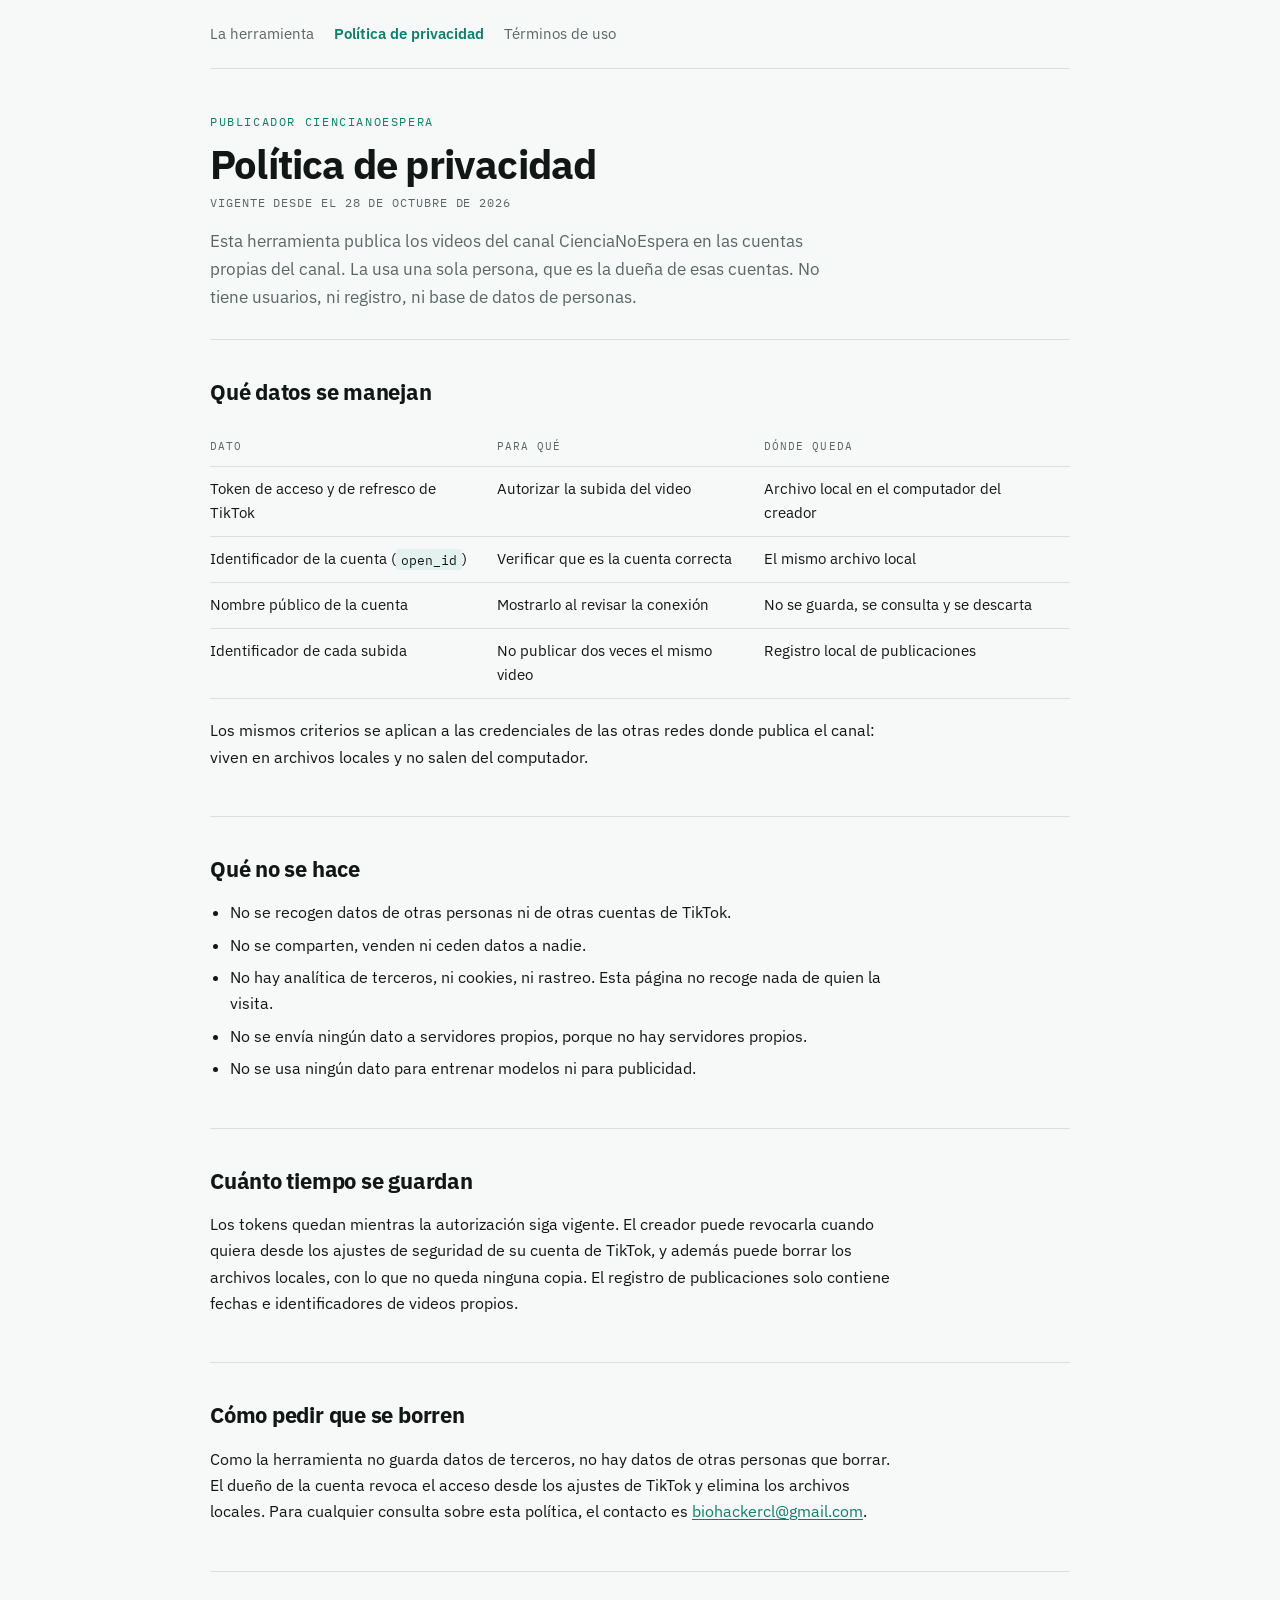
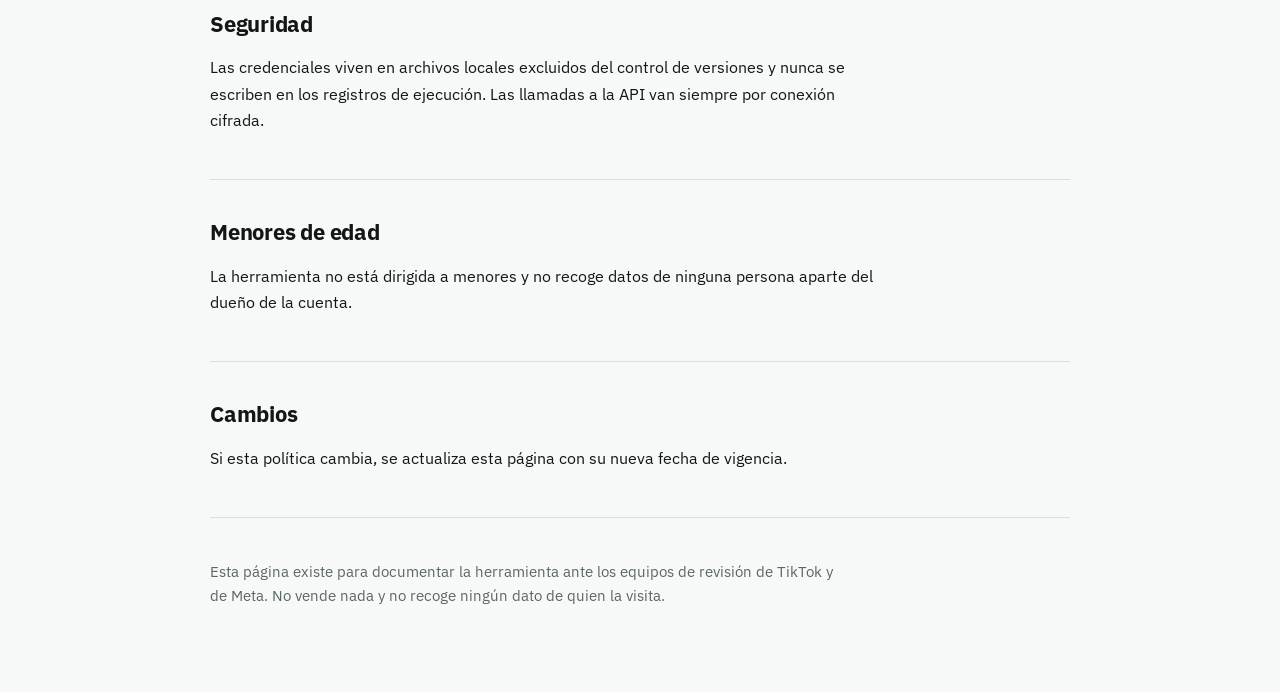
==== privacidad.html @ 25918f54 "Páginas de la app: ficha, política de privacidad y términos Documentan el publicador del canal ante " ====
<!doctype html>
<html lang="es">
<head>
<meta charset="utf-8">
<meta name="viewport" content="width=device-width, initial-scale=1, viewport-fit=cover">
<meta name="robots" content="noindex, nofollow">
<title>Política de privacidad · Publicador CienciaNoEspera</title>
<link rel="stylesheet" href="https://fonts.googleapis.com/css2?family=IBM+Plex+Sans:wght@400;600&family=IBM+Plex+Mono:wght@400;600&display=swap">
<link rel="stylesheet" href="estilo.css">
</head>
<body>
<div class="envoltura">

<nav>
  <a href="index.html">La herramienta</a>
  <a href="privacidad.html" aria-current="page">Política de privacidad</a>
  <a href="terminos.html">Términos de uso</a>
</nav>

<header>
  <div class="etiqueta">Publicador CienciaNoEspera</div>
  <h1>Política de privacidad</h1>
  <p class="fecha">Vigente desde el 28 de octubre de 2026</p>
  <p class="bajada">
    Esta herramienta publica los videos del canal CienciaNoEspera en las cuentas propias
    del canal. La usa una sola persona, que es la dueña de esas cuentas. No tiene usuarios,
    ni registro, ni base de datos de personas.
  </p>
</header>

<main>

<section>
  <h2>Qué datos se manejan</h2>
  <div class="tabla-envoltura">
    <table>
      <thead>
        <tr><th>Dato</th><th>Para qué</th><th>Dónde queda</th></tr>
      </thead>
      <tbody>
        <tr>
          <td>Token de acceso y de refresco de TikTok</td>
          <td>Autorizar la subida del video</td>
          <td>Archivo local en el computador del creador</td>
        </tr>
        <tr>
          <td>Identificador de la cuenta (<code>open_id</code>)</td>
          <td>Verificar que es la cuenta correcta</td>
          <td>El mismo archivo local</td>
        </tr>
        <tr>
          <td>Nombre público de la cuenta</td>
          <td>Mostrarlo al revisar la conexión</td>
          <td>No se guarda, se consulta y se descarta</td>
        </tr>
        <tr>
          <td>Identificador de cada subida</td>
          <td>No publicar dos veces el mismo video</td>
          <td>Registro local de publicaciones</td>
        </tr>
      </tbody>
    </table>
  </div>
  <p>
    Los mismos criterios se aplican a las credenciales de las otras redes donde publica el
    canal: viven en archivos locales y no salen del computador.
  </p>
</section>

<section>
  <h2>Qué no se hace</h2>
  <ul>
    <li>No se recogen datos de otras personas ni de otras cuentas de TikTok.</li>
    <li>No se comparten, venden ni ceden datos a nadie.</li>
    <li>No hay analítica de terceros, ni cookies, ni rastreo. Esta página no recoge nada de quien la visita.</li>
    <li>No se envía ningún dato a servidores propios, porque no hay servidores propios.</li>
    <li>No se usa ningún dato para entrenar modelos ni para publicidad.</li>
  </ul>
</section>

<section>
  <h2>Cuánto tiempo se guardan</h2>
  <p>
    Los tokens quedan mientras la autorización siga vigente. El creador puede revocarla
    cuando quiera desde los ajustes de seguridad de su cuenta de TikTok, y además puede
    borrar los archivos locales, con lo que no queda ninguna copia. El registro de
    publicaciones solo contiene fechas e identificadores de videos propios.
  </p>
</section>

<section>
  <h2>Cómo pedir que se borren</h2>
  <p>
    Como la herramienta no guarda datos de terceros, no hay datos de otras personas que
    borrar. El dueño de la cuenta revoca el acceso desde los ajustes de TikTok y elimina
    los archivos locales. Para cualquier consulta sobre esta política, el contacto es
    <a href="mailto:biohackercl@gmail.com">biohackercl@gmail.com</a>.
  </p>
</section>

<section>
  <h2>Seguridad</h2>
  <p>
    Las credenciales viven en archivos locales excluidos del control de versiones y nunca
    se escriben en los registros de ejecución. Las llamadas a la API van siempre por
    conexión cifrada.
  </p>
</section>

<section>
  <h2>Menores de edad</h2>
  <p>
    La herramienta no está dirigida a menores y no recoge datos de ninguna persona aparte
    del dueño de la cuenta.
  </p>
</section>

<section>
  <h2>Cambios</h2>
  <p>
    Si esta política cambia, se actualiza esta página con su nueva fecha de vigencia.
  </p>
</section>

</main>

<footer>
  <p>
    Esta página existe para documentar la herramienta ante los equipos de revisión de
    TikTok y de Meta. No vende nada y no recoge ningún dato de quien la visita.
  </p>
</footer>

</div>
</body>
</html>
---- estilo.css ----
:root {
  --bg: #f7f8f8;
  --superficie: #ffffff;
  --borde: #d9e0df;
  --fg: #121716;
  --fg-tenue: #5a6765;
  --acento: #0f7d6c;
  --acento-suave: #e4f2ef;
}
@media (prefers-color-scheme: dark) {
  :root {
    --bg: #0b0f0e;
    --superficie: #141a19;
    --borde: #27322f;
    --fg: #e8efed;
    --fg-tenue: #93a3a0;
    --acento: #48e6c8;
    --acento-suave: #13302b;
    color-scheme: dark;
  }
}
* { box-sizing: border-box; }
body {
  margin: 0;
  background: var(--bg);
  color: var(--fg);
  font-family: 'IBM Plex Sans', system-ui, -apple-system, 'Segoe UI', sans-serif;
  font-size: 16px;
  line-height: 1.65;
  padding: 0 max(16px, env(safe-area-inset-left, 0px)) 72px;
}
.envoltura { max-width: 860px; margin: 0 auto; }
nav {
  display: flex;
  flex-wrap: wrap;
  gap: 20px;
  padding-block: 22px;
  border-bottom: 1px solid var(--borde);
  font-size: 14.5px;
}
nav a { color: var(--fg-tenue); text-decoration: none; }
nav a:hover, nav a[aria-current] { color: var(--acento); }
nav a[aria-current] { font-weight: 600; }
header { padding-block: 44px 28px; border-bottom: 1px solid var(--borde); }
.etiqueta {
  font-family: 'IBM Plex Mono', Consolas, monospace;
  font-size: 11.5px;
  letter-spacing: .14em;
  text-transform: uppercase;
  color: var(--acento);
}
h1 {
  font-size: clamp(27px, 5vw, 40px);
  line-height: 1.1;
  letter-spacing: -.02em;
  margin: 10px 0 0;
  text-wrap: balance;
}
.bajada { max-width: 62ch; font-size: 17px; color: var(--fg-tenue); margin: 14px 0 0; }
.fecha {
  font-family: 'IBM Plex Mono', Consolas, monospace;
  font-size: 11.5px;
  letter-spacing: .08em;
  text-transform: uppercase;
  color: var(--fg-tenue);
  margin-top: 8px;
}
section { padding-block: 34px; border-bottom: 1px solid var(--borde); }
section:last-of-type { border-bottom: 0; }
h2 { font-size: 22px; letter-spacing: -.01em; margin: 0 0 4px; text-wrap: balance; }
h3 { font-size: 16px; font-weight: 600; margin: 26px 0 2px; }
p, li { max-width: 68ch; }
p { margin: 12px 0; }
ul, ol { padding-left: 20px; margin: 12px 0; }
li { margin: 6px 0; }
code {
  font-family: 'IBM Plex Mono', Consolas, monospace;
  font-size: .88em;
  background: var(--acento-suave);
  padding: 1.5px 5px;
  border-radius: 3px;
  overflow-wrap: anywhere;
}
a { color: var(--acento); text-underline-offset: 2px; }
.permisos, .ficha {
  display: grid;
  gap: 1px;
  background: var(--borde);
  border: 1px solid var(--borde);
  border-radius: 3px;
  margin: 18px 0;
  overflow: hidden;
}
.ficha { grid-template-columns: repeat(auto-fit, minmax(180px, 1fr)); }
.permiso, .ficha > div { background: var(--superficie); padding: 15px 17px; min-width: 0; }
.permiso .nombre {
  font-family: 'IBM Plex Mono', Consolas, monospace;
  font-size: 13.5px;
  font-weight: 600;
  color: var(--acento);
  overflow-wrap: anywhere;
}
.permiso p { margin: 5px 0 0; font-size: 15px; color: var(--fg-tenue); max-width: 64ch; }
.ficha dt {
  font-family: 'IBM Plex Mono', Consolas, monospace;
  font-size: 10.5px;
  letter-spacing: .12em;
  text-transform: uppercase;
  color: var(--fg-tenue);
  margin: 0;
}
.ficha dd { margin: 5px 0 0; font-size: 15px; font-weight: 600; overflow-wrap: anywhere; }
.tabla-envoltura { overflow-x: auto; margin: 18px 0; }
table { border-collapse: collapse; font-size: 15px; min-width: 460px; }
th, td { text-align: left; padding: 10px 16px 10px 0; border-bottom: 1px solid var(--borde); vertical-align: top; }
th {
  font-family: 'IBM Plex Mono', Consolas, monospace;
  font-size: 10.5px;
  letter-spacing: .1em;
  text-transform: uppercase;
  color: var(--fg-tenue);
  font-weight: 400;
}
ol.flujo { counter-reset: paso; list-style: none; padding: 0; }
ol.flujo li {
  counter-increment: paso;
  display: grid;
  grid-template-columns: 30px 1fr;
  gap: 14px;
  align-items: start;
  max-width: 72ch;
}
ol.flujo li::before {
  content: counter(paso);
  font-family: 'IBM Plex Mono', Consolas, monospace;
  font-size: 12px;
  font-weight: 600;
  color: var(--acento);
  background: var(--acento-suave);
  border-radius: 3px;
  text-align: center;
  padding: 4px 0;
  line-height: 1.5;
}
.que { font-weight: 600; }
.como { color: var(--fg-tenue); font-size: 15px; }
footer {
  padding-block: 30px 0;
  border-top: 1px solid var(--borde);
  color: var(--fg-tenue);
  font-size: 14.5px;
}
footer p { max-width: 70ch; }
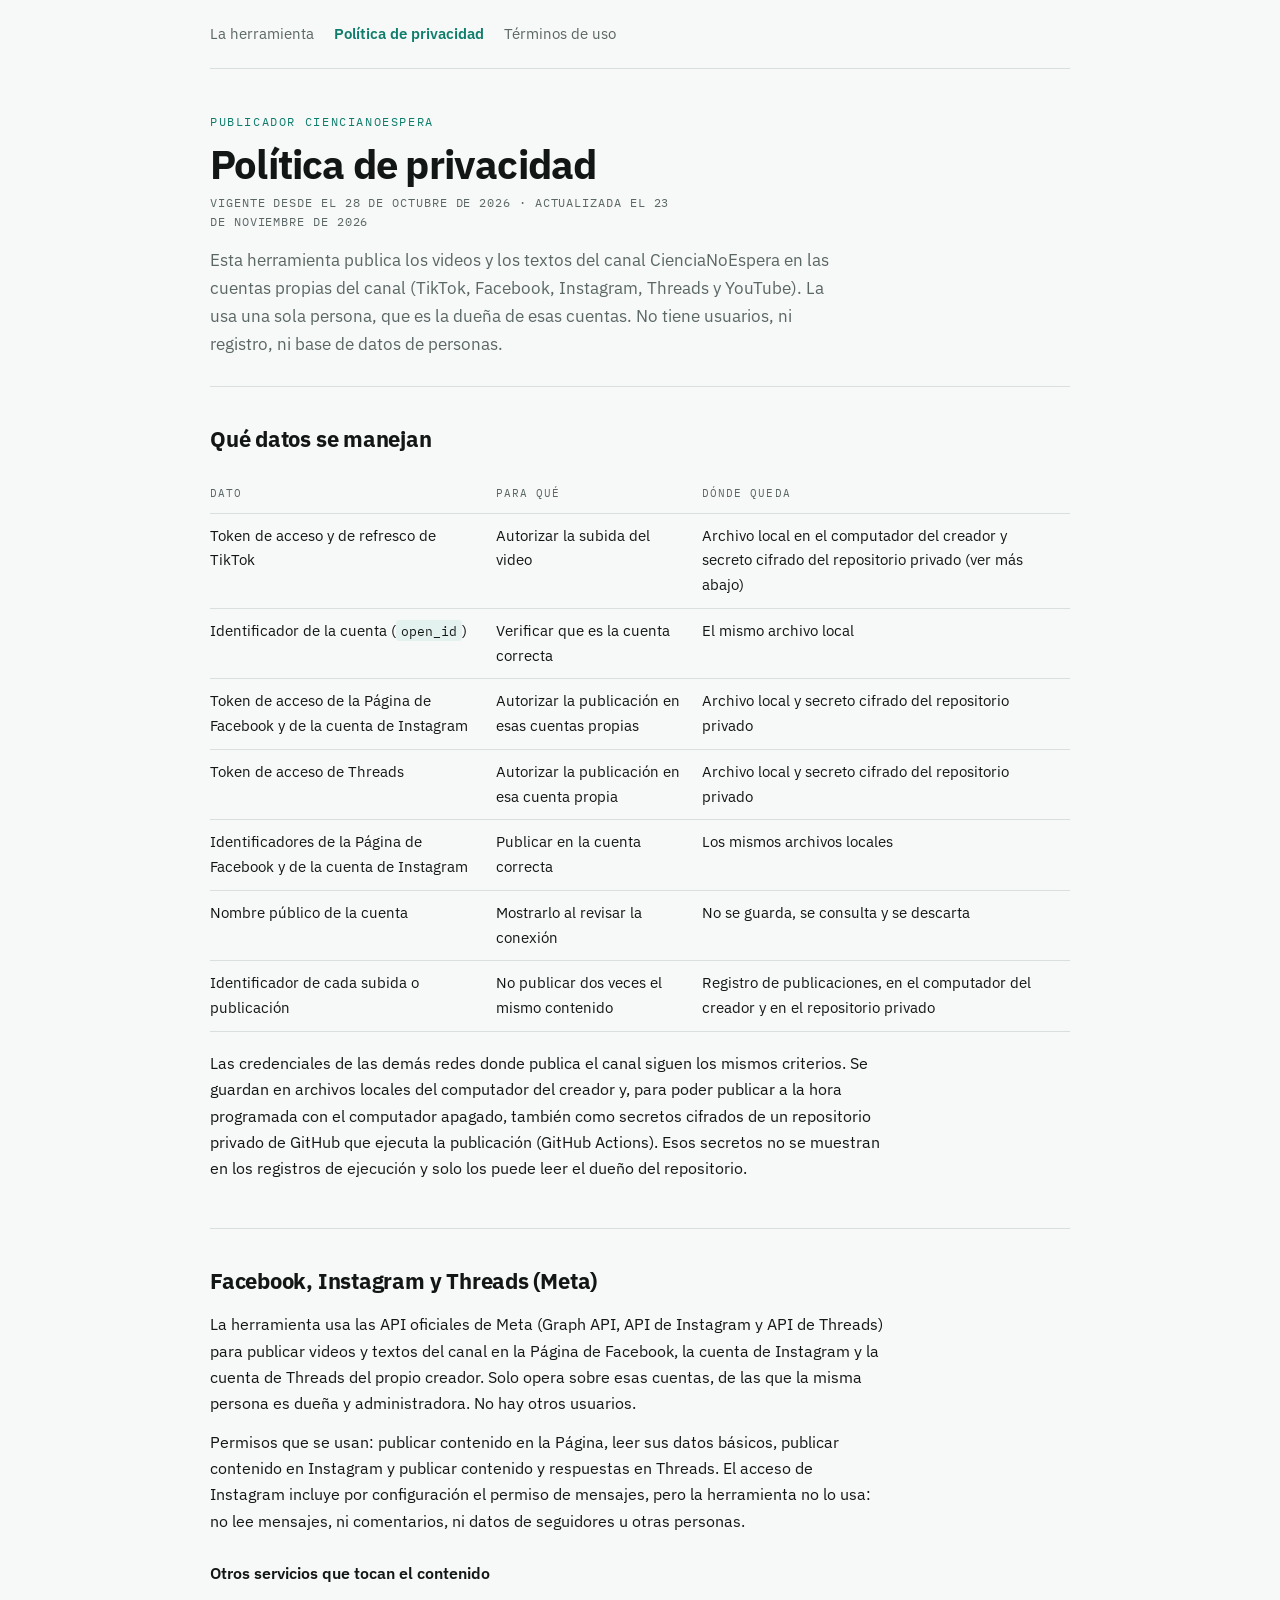
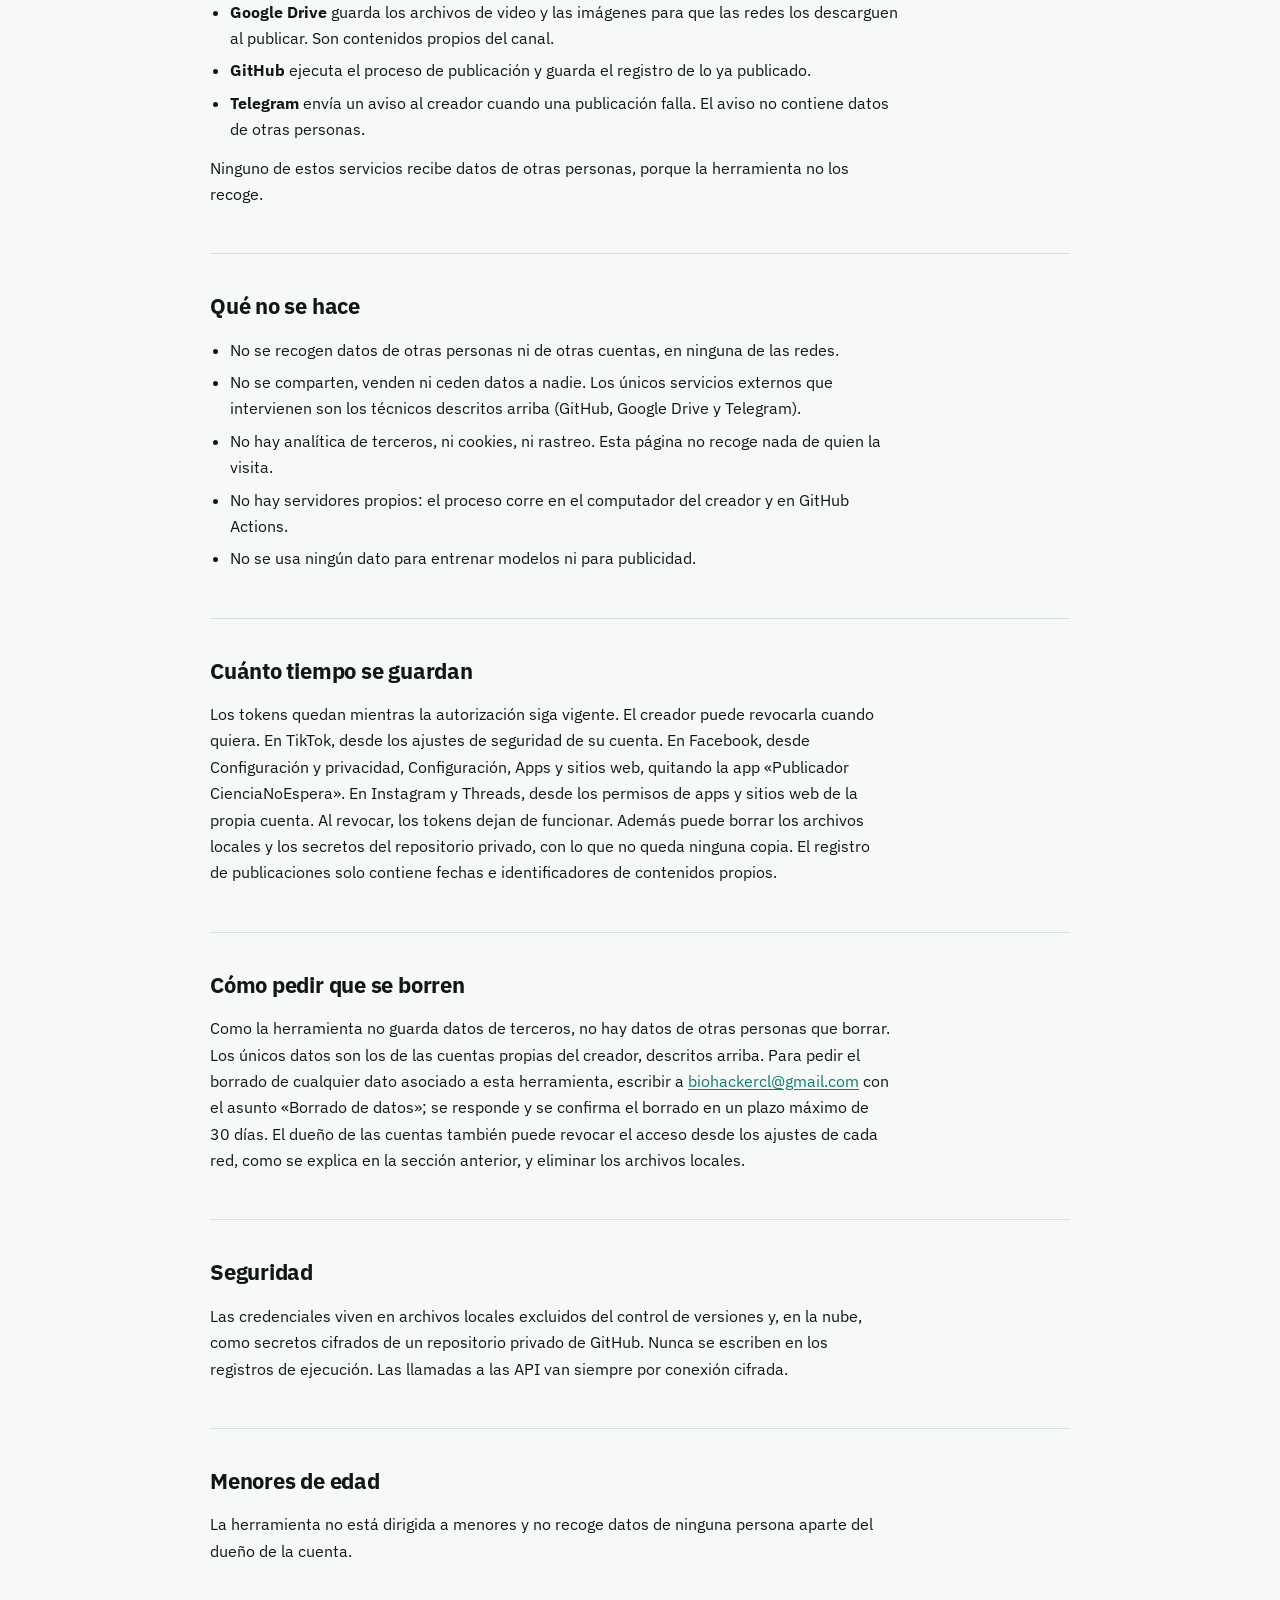
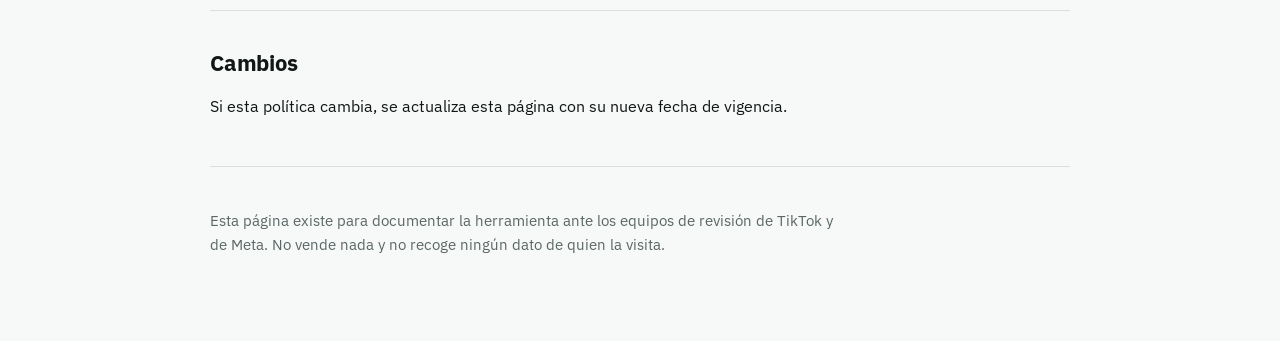
==== commit 1f90d153: "Política de privacidad: agrega Meta y corrige dónde se guardan las credenciales Incluye Facebook, In" ====
--- a/privacidad.html
+++ b/privacidad.html
@@ -20,11 +20,11 @@
 <header>
   <div class="etiqueta">Publicador CienciaNoEspera</div>
   <h1>Política de privacidad</h1>
-  <p class="fecha">Vigente desde el 28 de octubre de 2026</p>
+  <p class="fecha">Vigente desde el 28 de octubre de 2026 · actualizada el 23 de noviembre de 2026</p>
   <p class="bajada">
-    Esta herramienta publica los videos del canal CienciaNoEspera en las cuentas propias
-    del canal. La usa una sola persona, que es la dueña de esas cuentas. No tiene usuarios,
-    ni registro, ni base de datos de personas.
+    Esta herramienta publica los videos y los textos del canal CienciaNoEspera en las cuentas
+    propias del canal (TikTok, Facebook, Instagram, Threads y YouTube). La usa una sola persona,
+    que es la dueña de esas cuentas. No tiene usuarios, ni registro, ni base de datos de personas.
   </p>
 </header>
 
@@ -41,7 +41,7 @@
         <tr>
           <td>Token de acceso y de refresco de TikTok</td>
           <td>Autorizar la subida del video</td>
-          <td>Archivo local en el computador del creador</td>
+          <td>Archivo local en el computador del creador y secreto cifrado del repositorio privado (ver más abajo)</td>
         </tr>
         <tr>
           <td>Identificador de la cuenta (<code>open_id</code>)</td>
@@ -49,31 +49,74 @@
           <td>El mismo archivo local</td>
         </tr>
         <tr>
+          <td>Token de acceso de la Página de Facebook y de la cuenta de Instagram</td>
+          <td>Autorizar la publicación en esas cuentas propias</td>
+          <td>Archivo local y secreto cifrado del repositorio privado</td>
+        </tr>
+        <tr>
+          <td>Token de acceso de Threads</td>
+          <td>Autorizar la publicación en esa cuenta propia</td>
+          <td>Archivo local y secreto cifrado del repositorio privado</td>
+        </tr>
+        <tr>
+          <td>Identificadores de la Página de Facebook y de la cuenta de Instagram</td>
+          <td>Publicar en la cuenta correcta</td>
+          <td>Los mismos archivos locales</td>
+        </tr>
+        <tr>
           <td>Nombre público de la cuenta</td>
           <td>Mostrarlo al revisar la conexión</td>
           <td>No se guarda, se consulta y se descarta</td>
         </tr>
         <tr>
-          <td>Identificador de cada subida</td>
-          <td>No publicar dos veces el mismo video</td>
-          <td>Registro local de publicaciones</td>
+          <td>Identificador de cada subida o publicación</td>
+          <td>No publicar dos veces el mismo contenido</td>
+          <td>Registro de publicaciones, en el computador del creador y en el repositorio privado</td>
         </tr>
       </tbody>
     </table>
   </div>
   <p>
-    Los mismos criterios se aplican a las credenciales de las otras redes donde publica el
-    canal: viven en archivos locales y no salen del computador.
+    Las credenciales de las demás redes donde publica el canal siguen los mismos criterios.
+    Se guardan en archivos locales del computador del creador y, para poder publicar a la hora
+    programada con el computador apagado, también como secretos cifrados de un repositorio
+    privado de GitHub que ejecuta la publicación (GitHub Actions). Esos secretos no se muestran
+    en los registros de ejecución y solo los puede leer el dueño del repositorio.
+  </p>
+</section>
+
+<section>
+  <h2>Facebook, Instagram y Threads (Meta)</h2>
+  <p>
+    La herramienta usa las API oficiales de Meta (Graph API, API de Instagram y API de Threads)
+    para publicar videos y textos del canal en la Página de Facebook, la cuenta de Instagram y
+    la cuenta de Threads del propio creador. Solo opera sobre esas cuentas, de las que la misma
+    persona es dueña y administradora. No hay otros usuarios.
+  </p>
+  <p>
+    Permisos que se usan: publicar contenido en la Página, leer sus datos básicos, publicar
+    contenido en Instagram y publicar contenido y respuestas en Threads. El acceso de
+    Instagram incluye por configuración el permiso de mensajes, pero la herramienta no lo
+    usa: no lee mensajes, ni comentarios, ni datos de seguidores u otras personas.
+  </p>
+  <h3>Otros servicios que tocan el contenido</h3>
+  <ul>
+    <li><strong>Google Drive</strong> guarda los archivos de video y las imágenes para que las redes los descarguen al publicar. Son contenidos propios del canal.</li>
+    <li><strong>GitHub</strong> ejecuta el proceso de publicación y guarda el registro de lo ya publicado.</li>
+    <li><strong>Telegram</strong> envía un aviso al creador cuando una publicación falla. El aviso no contiene datos de otras personas.</li>
+  </ul>
+  <p>
+    Ninguno de estos servicios recibe datos de otras personas, porque la herramienta no los recoge.
   </p>
 </section>
 
 <section>
   <h2>Qué no se hace</h2>
   <ul>
-    <li>No se recogen datos de otras personas ni de otras cuentas de TikTok.</li>
-    <li>No se comparten, venden ni ceden datos a nadie.</li>
+    <li>No se recogen datos de otras personas ni de otras cuentas, en ninguna de las redes.</li>
+    <li>No se comparten, venden ni ceden datos a nadie. Los únicos servicios externos que intervienen son los técnicos descritos arriba (GitHub, Google Drive y Telegram).</li>
     <li>No hay analítica de terceros, ni cookies, ni rastreo. Esta página no recoge nada de quien la visita.</li>
-    <li>No se envía ningún dato a servidores propios, porque no hay servidores propios.</li>
+    <li>No hay servidores propios: el proceso corre en el computador del creador y en GitHub Actions.</li>
     <li>No se usa ningún dato para entrenar modelos ni para publicidad.</li>
   </ul>
 </section>
@@ -82,9 +125,12 @@
   <h2>Cuánto tiempo se guardan</h2>
   <p>
     Los tokens quedan mientras la autorización siga vigente. El creador puede revocarla
-    cuando quiera desde los ajustes de seguridad de su cuenta de TikTok, y además puede
-    borrar los archivos locales, con lo que no queda ninguna copia. El registro de
-    publicaciones solo contiene fechas e identificadores de videos propios.
+    cuando quiera. En TikTok, desde los ajustes de seguridad de su cuenta. En Facebook, desde
+    Configuración y privacidad, Configuración, Apps y sitios web, quitando la app
+    «Publicador CienciaNoEspera». En Instagram y Threads, desde los permisos de apps y sitios
+    web de la propia cuenta. Al revocar, los tokens dejan de funcionar. Además puede borrar los
+    archivos locales y los secretos del repositorio privado, con lo que no queda ninguna copia.
+    El registro de publicaciones solo contiene fechas e identificadores de contenidos propios.
   </p>
 </section>
 
@@ -92,18 +138,21 @@
   <h2>Cómo pedir que se borren</h2>
   <p>
     Como la herramienta no guarda datos de terceros, no hay datos de otras personas que
-    borrar. El dueño de la cuenta revoca el acceso desde los ajustes de TikTok y elimina
-    los archivos locales. Para cualquier consulta sobre esta política, el contacto es
-    <a href="mailto:biohackercl@gmail.com">biohackercl@gmail.com</a>.
+    borrar. Los únicos datos son los de las cuentas propias del creador, descritos arriba.
+    Para pedir el borrado de cualquier dato asociado a esta herramienta, escribir a
+    <a href="mailto:biohackercl@gmail.com">biohackercl@gmail.com</a> con el asunto
+    «Borrado de datos»; se responde y se confirma el borrado en un plazo máximo de 30 días.
+    El dueño de las cuentas también puede revocar el acceso desde los ajustes de cada red,
+    como se explica en la sección anterior, y eliminar los archivos locales.
   </p>
 </section>
 
 <section>
   <h2>Seguridad</h2>
   <p>
-    Las credenciales viven en archivos locales excluidos del control de versiones y nunca
-    se escriben en los registros de ejecución. Las llamadas a la API van siempre por
-    conexión cifrada.
+    Las credenciales viven en archivos locales excluidos del control de versiones y, en la
+    nube, como secretos cifrados de un repositorio privado de GitHub. Nunca se escriben en
+    los registros de ejecución. Las llamadas a las API van siempre por conexión cifrada.
   </p>
 </section>
 
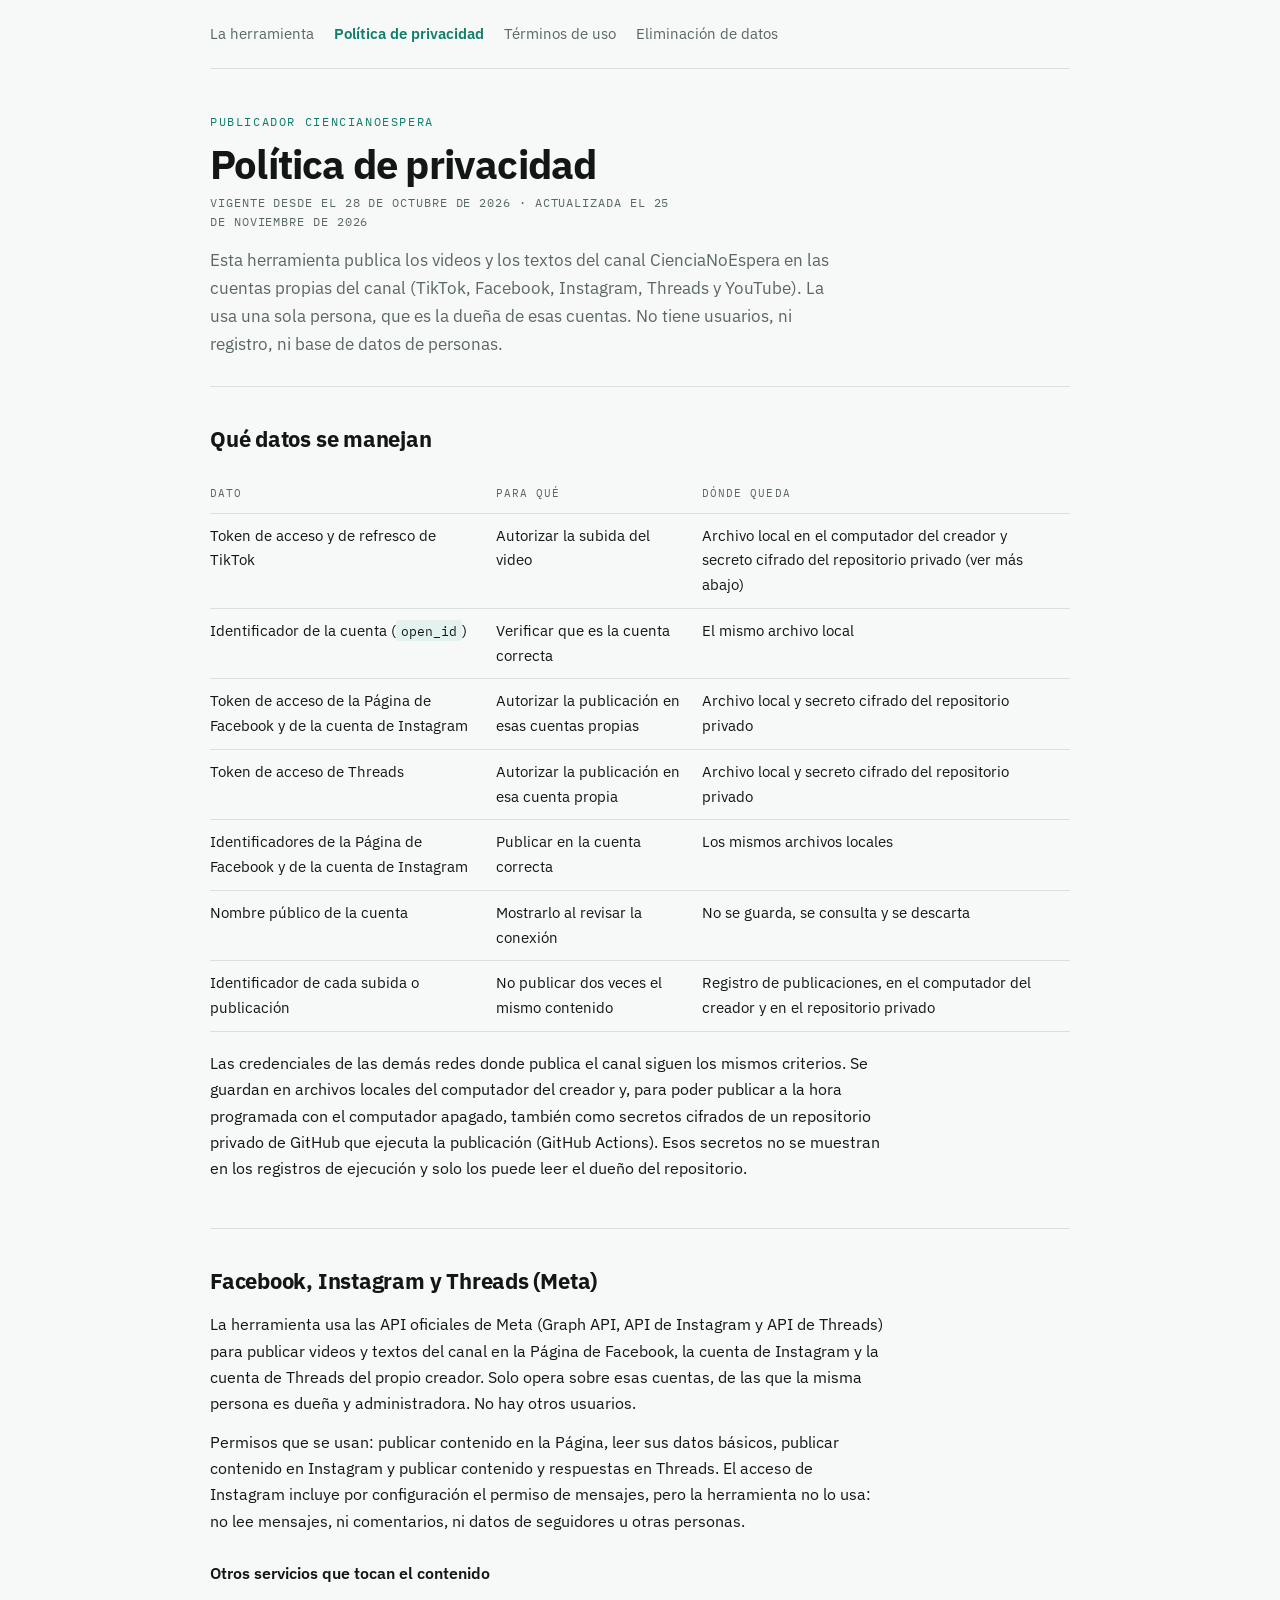
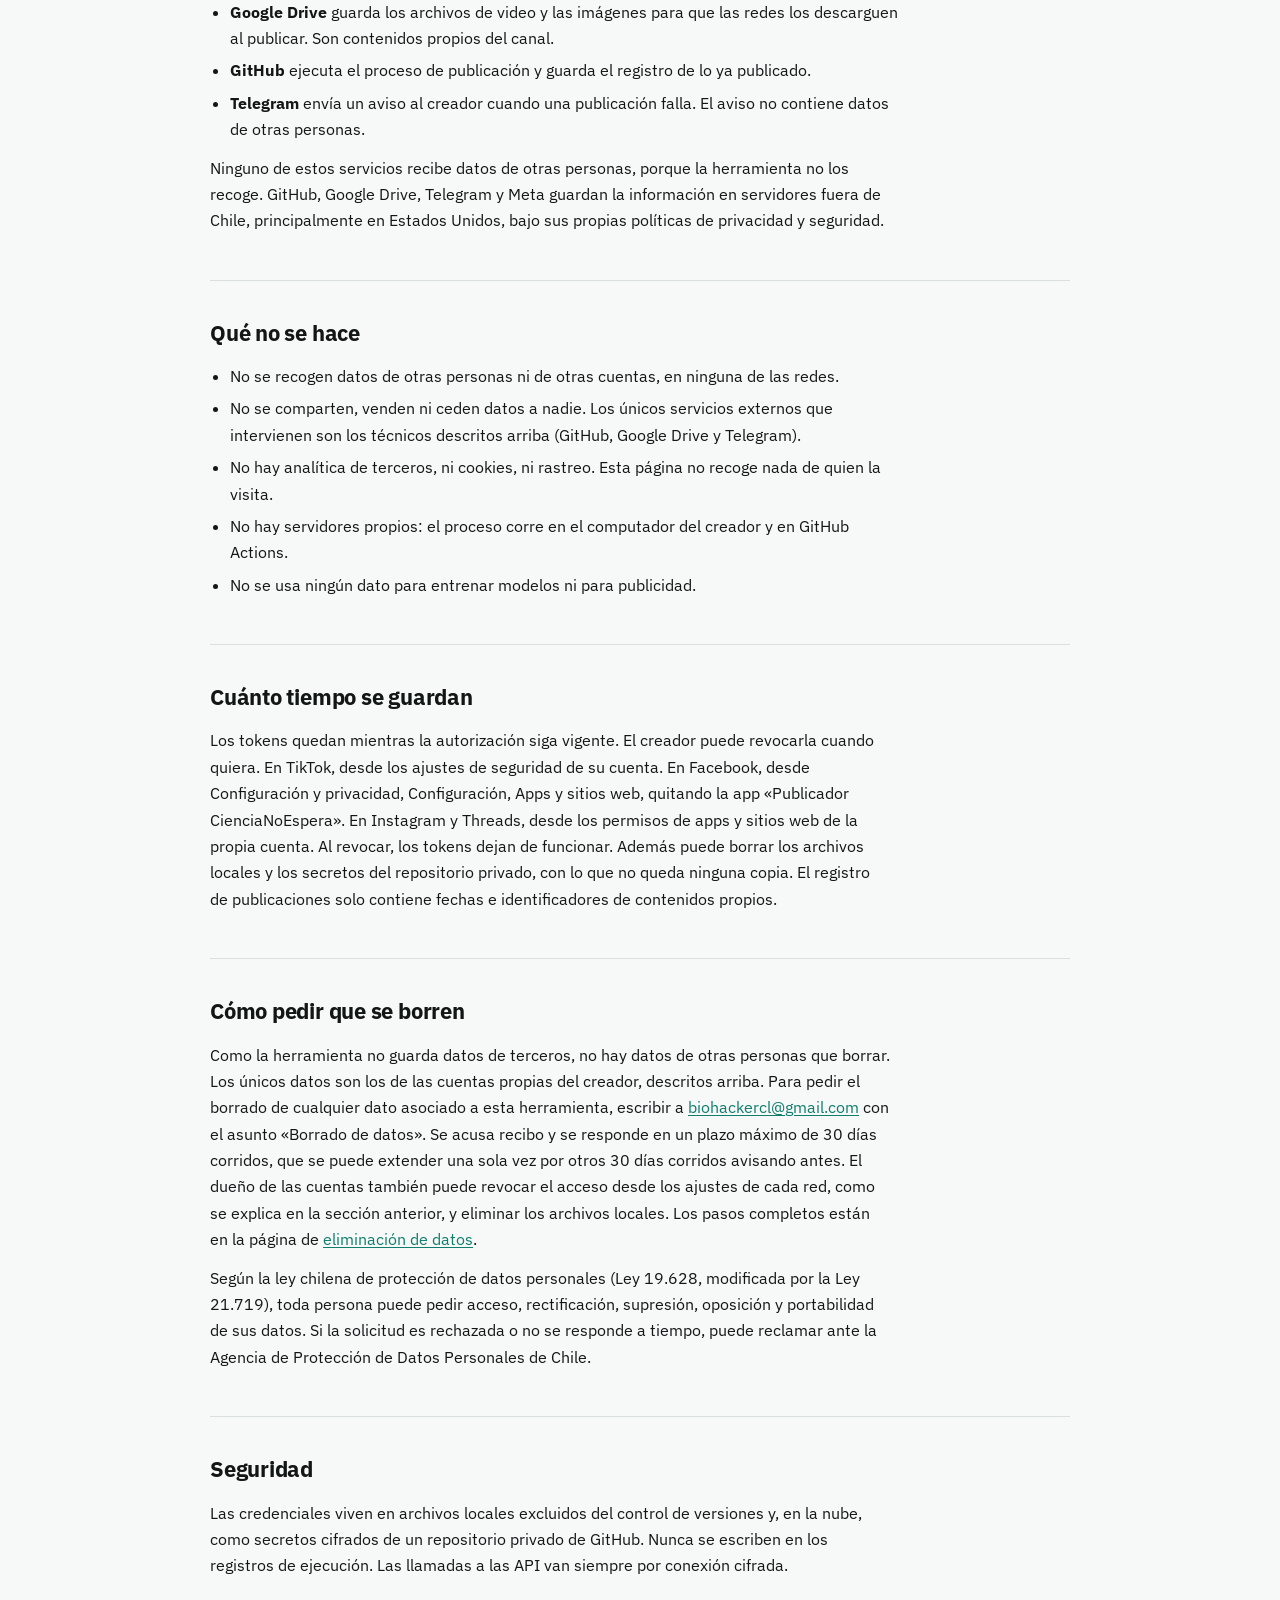
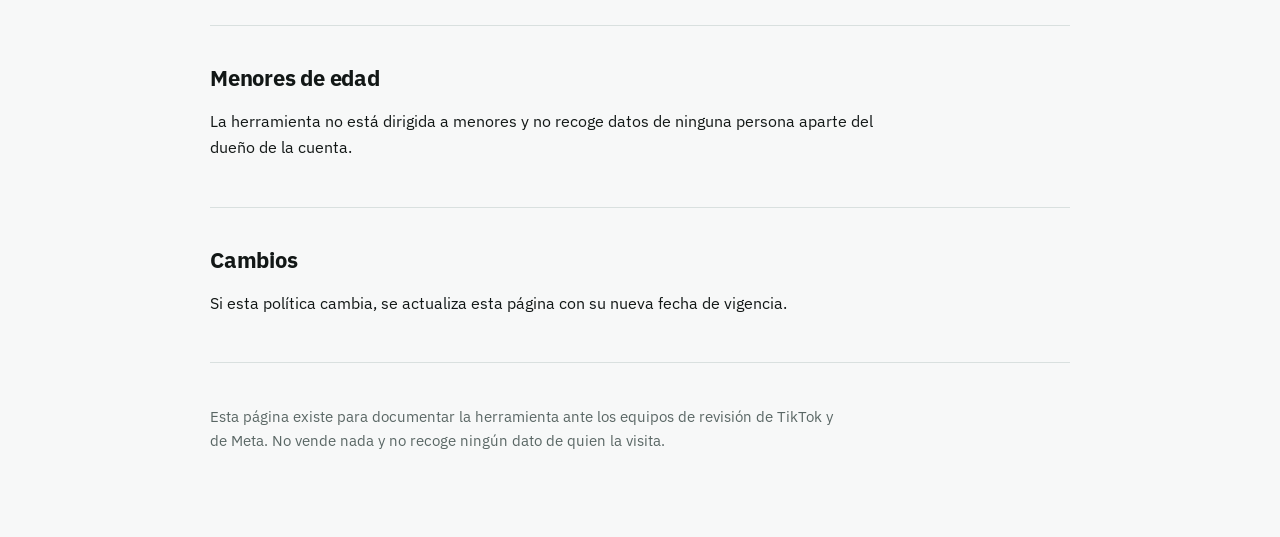
==== commit 90aa818a: "Página de eliminación de datos y ajustes a la ley 21.719 Meta pide una URL con instrucciones para bo" ====
--- a/privacidad.html
+++ b/privacidad.html
@@ -15,12 +15,13 @@
   <a href="index.html">La herramienta</a>
   <a href="privacidad.html" aria-current="page">Política de privacidad</a>
   <a href="terminos.html">Términos de uso</a>
+  <a href="eliminacion.html">Eliminación de datos</a>
 </nav>
 
 <header>
   <div class="etiqueta">Publicador CienciaNoEspera</div>
   <h1>Política de privacidad</h1>
-  <p class="fecha">Vigente desde el 28 de octubre de 2026 · actualizada el 23 de noviembre de 2026</p>
+  <p class="fecha">Vigente desde el 28 de octubre de 2026 · actualizada el 25 de noviembre de 2026</p>
   <p class="bajada">
     Esta herramienta publica los videos y los textos del canal CienciaNoEspera en las cuentas
     propias del canal (TikTok, Facebook, Instagram, Threads y YouTube). La usa una sola persona,
@@ -107,6 +108,8 @@
   </ul>
   <p>
     Ninguno de estos servicios recibe datos de otras personas, porque la herramienta no los recoge.
+    GitHub, Google Drive, Telegram y Meta guardan la información en servidores fuera de Chile,
+    principalmente en Estados Unidos, bajo sus propias políticas de privacidad y seguridad.
   </p>
 </section>
 
@@ -141,9 +144,17 @@
     borrar. Los únicos datos son los de las cuentas propias del creador, descritos arriba.
     Para pedir el borrado de cualquier dato asociado a esta herramienta, escribir a
     <a href="mailto:biohackercl@gmail.com">biohackercl@gmail.com</a> con el asunto
-    «Borrado de datos»; se responde y se confirma el borrado en un plazo máximo de 30 días.
+    «Borrado de datos». Se acusa recibo y se responde en un plazo máximo de 30 días corridos,
+    que se puede extender una sola vez por otros 30 días corridos avisando antes.
     El dueño de las cuentas también puede revocar el acceso desde los ajustes de cada red,
     como se explica en la sección anterior, y eliminar los archivos locales.
+    Los pasos completos están en la página de <a href="eliminacion.html">eliminación de datos</a>.
+  </p>
+  <p>
+    Según la ley chilena de protección de datos personales (Ley 19.628, modificada por la
+    Ley 21.719), toda persona puede pedir acceso, rectificación, supresión, oposición y
+    portabilidad de sus datos. Si la solicitud es rechazada o no se responde a tiempo, puede
+    reclamar ante la Agencia de Protección de Datos Personales de Chile.
   </p>
 </section>
 
